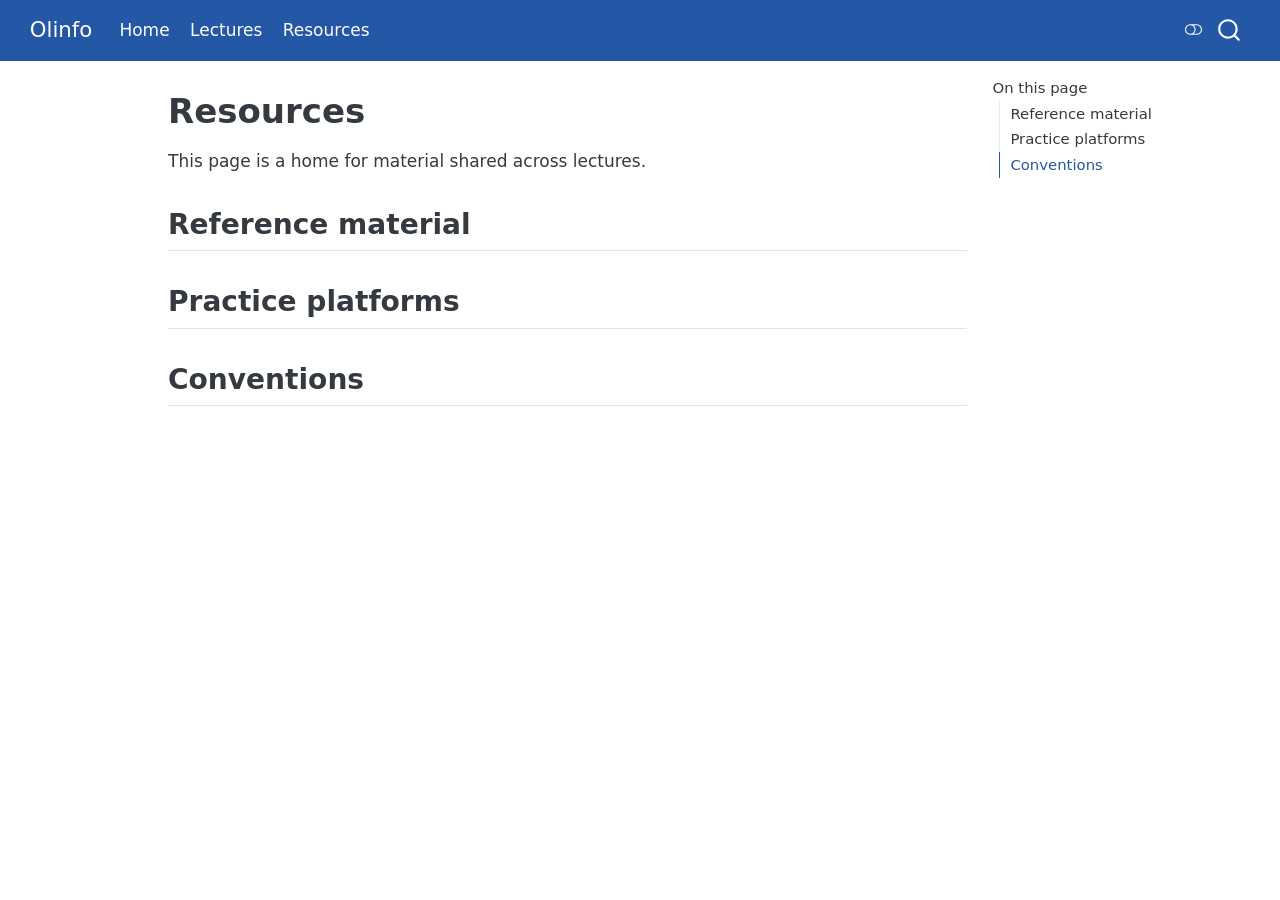
==== resources.html @ 52a6443e "Publish website from 469399d259c7e40e9136f8f3489c05aa2de136e3 469399d259c7e40e9136f8f3489c05aa2de136" ====
<!DOCTYPE html>
<html xmlns="http://www.w3.org/1999/xhtml" lang="en" xml:lang="en"><head>

<meta charset="utf-8">
<meta name="generator" content="quarto-1.10.18">

<meta name="viewport" content="width=device-width, initial-scale=1.0, user-scalable=yes">


<title>Resources – Olinfo</title>
<style>
/* Default styles provided by pandoc.
** See https://pandoc.org/MANUAL.html#variables-for-html for config info.
*/
span.smallcaps{font-variant: small-caps;}
div.columns{display: flex; gap: 1.5em;}
div.column{flex: auto;}
@media screen {
div.columns{gap: min(4vw, 1.5em);}
div.column{overflow-x: auto;}
}
div.hanging-indent{margin-left: 1.5em; text-indent: -1.5em;}
ul.task-list{list-style: none;}
ul.task-list li input[type="checkbox"] {
  width: 0.8em;
  margin: 0 0.8em 0.2em -1em; /* quarto-specific, see https://github.com/quarto-dev/quarto-cli/issues/4556 */ 
  vertical-align: middle;
}
</style>


<script src="site_libs/quarto-nav/quarto-nav.js"></script>
<script src="site_libs/quarto-nav/headroom.min.js"></script>
<script src="site_libs/clipboard/clipboard.min.js"></script>
<script src="site_libs/quarto-search/autocomplete.umd.js"></script>
<script src="site_libs/quarto-search/fuse.min.js"></script>
<script src="site_libs/quarto-search/quarto-search.js"></script>
<meta name="quarto:offset" content="./">
<script src="site_libs/quarto-html/quarto.js" type="module"></script>
<script src="site_libs/quarto-html/tabsets/tabsets.js" type="module"></script>
<script src="site_libs/quarto-html/popper.min.js"></script>
<script src="site_libs/quarto-html/tippy.umd.min.js"></script>
<script src="site_libs/quarto-html/anchor.min.js"></script>
<link href="site_libs/quarto-html/tippy.css" rel="stylesheet">
<link href="site_libs/quarto-html/quarto-syntax-highlighting-64a204ab8560d761af7679ceaba22944.css" rel="stylesheet" class="quarto-color-scheme" id="quarto-text-highlighting-styles">
<link href="site_libs/quarto-html/quarto-syntax-highlighting-dark-b85bc7c33db8c58e0ec93c3465666fed.css" rel="stylesheet" class="quarto-color-scheme quarto-color-alternate" id="quarto-text-highlighting-styles">
<link href="site_libs/quarto-html/quarto-syntax-highlighting-64a204ab8560d761af7679ceaba22944.css" rel="stylesheet" class="quarto-color-scheme-extra" id="quarto-text-highlighting-styles">
<script src="site_libs/bootstrap/bootstrap.min.js"></script>
<link href="site_libs/bootstrap/bootstrap-icons.css" rel="stylesheet">
<link href="site_libs/bootstrap/bootstrap-de71e81558e40f666603ac4d65ce9ca5.min.css" rel="stylesheet" append-hash="true" class="quarto-color-scheme" id="quarto-bootstrap" data-mode="light">
<link href="site_libs/bootstrap/bootstrap-dark-475bc61d731cbf8c5d90876e7aa11284.min.css" rel="stylesheet" append-hash="true" class="quarto-color-scheme quarto-color-alternate" id="quarto-bootstrap" data-mode="dark">
<link href="site_libs/bootstrap/bootstrap-de71e81558e40f666603ac4d65ce9ca5.min.css" rel="stylesheet" append-hash="true" class="quarto-color-scheme-extra" id="quarto-bootstrap" data-mode="light">
<script id="quarto-search-options" type="application/json">{
  "location": "navbar",
  "copy-button": false,
  "collapse-after": 3,
  "panel-placement": "end",
  "type": "overlay",
  "limit": 50,
  "keyboard-shortcut": [
    "f",
    "/",
    "s"
  ],
  "show-item-context": false,
  "language": {
    "search-no-results-text": "No results",
    "search-matching-documents-text": "matching documents",
    "search-copy-link-title": "Copy link to search",
    "search-hide-matches-text": "Hide additional matches",
    "search-more-match-text": "more match in this document",
    "search-more-matches-text": "more matches in this document",
    "search-clear-button-title": "Clear",
    "search-text-placeholder": "",
    "search-detached-cancel-button-title": "Cancel",
    "search-submit-button-title": "Submit",
    "search-label": "Search"
  }
}</script>
<style>html{ scroll-behavior: smooth; }</style>


</head>

<body class="nav-fixed quarto-light"><script id="quarto-html-before-body" type="application/javascript">
    const toggleBodyColorMode = (bsSheetEl) => {
      const mode = bsSheetEl.getAttribute("data-mode");
      const bodyEl = window.document.querySelector("body");
      if (mode === "dark") {
        bodyEl.classList.add("quarto-dark");
        bodyEl.classList.remove("quarto-light");
      } else {
        bodyEl.classList.add("quarto-light");
        bodyEl.classList.remove("quarto-dark");
      }
    }
    const toggleBodyColorPrimary = () => {
      const bsSheetEl = window.document.querySelector("link#quarto-bootstrap:not([rel=disabled-stylesheet])");
      if (bsSheetEl) {
        toggleBodyColorMode(bsSheetEl);
      }
    }
    const setColorSchemeToggle = (alternate) => {
      const toggles = window.document.querySelectorAll('.quarto-color-scheme-toggle');
      for (let i=0; i < toggles.length; i++) {
        const toggle = toggles[i];
        if (toggle) {
          if (alternate) {
            toggle.classList.add("alternate");
          } else {
            toggle.classList.remove("alternate");
          }
        }
      }
    };
    const toggleColorMode = (alternate) => {
      // Switch the stylesheets
      const primaryStylesheets = window.document.querySelectorAll('link.quarto-color-scheme:not(.quarto-color-alternate)');
      const alternateStylesheets = window.document.querySelectorAll('link.quarto-color-scheme.quarto-color-alternate');
      manageTransitions('#quarto-margin-sidebar .nav-link', false);
      if (alternate) {
        // note: dark is layered on light, we don't disable primary!
        enableStylesheet(alternateStylesheets);
        for (const sheetNode of alternateStylesheets) {
          if (sheetNode.id === "quarto-bootstrap") {
            toggleBodyColorMode(sheetNode);
          }
        }
      } else {
        disableStylesheet(alternateStylesheets);
        enableStylesheet(primaryStylesheets)
        toggleBodyColorPrimary();
      }
      manageTransitions('#quarto-margin-sidebar .nav-link', true);
      // Switch the toggles
      setColorSchemeToggle(alternate)
      // Hack to workaround the fact that safari doesn't
      // properly recolor the scrollbar when toggling (#1455)
      if (navigator.userAgent.indexOf('Safari') > 0 && navigator.userAgent.indexOf('Chrome') == -1) {
        manageTransitions("body", false);
        window.scrollTo(0, 1);
        setTimeout(() => {
          window.scrollTo(0, 0);
          manageTransitions("body", true);
        }, 40);
      }
    }
    const disableStylesheet = (stylesheets) => {
      for (let i=0; i < stylesheets.length; i++) {
        const stylesheet = stylesheets[i];
        stylesheet.rel = 'disabled-stylesheet';
      }
    }
    const enableStylesheet = (stylesheets) => {
      for (let i=0; i < stylesheets.length; i++) {
        const stylesheet = stylesheets[i];
        if(stylesheet.rel !== 'stylesheet') { // for Chrome, which will still FOUC without this check
          stylesheet.rel = 'stylesheet';
        }
      }
    }
    const manageTransitions = (selector, allowTransitions) => {
      const els = window.document.querySelectorAll(selector);
      for (let i=0; i < els.length; i++) {
        const el = els[i];
        if (allowTransitions) {
          el.classList.remove('notransition');
        } else {
          el.classList.add('notransition');
        }
      }
    }
    const isFileUrl = () => {
      return window.location.protocol === 'file:';
    }
    const hasAlternateSentinel = () => {
      let styleSentinel = getColorSchemeSentinel();
      if (styleSentinel !== null) {
        return styleSentinel === "alternate";
      } else {
        return false;
      }
    }
    const setStyleSentinel = (alternate) => {
      const value = alternate ? "alternate" : "default";
      if (!isFileUrl()) {
        window.localStorage.setItem("quarto-color-scheme", value);
      } else {
        localAlternateSentinel = value;
      }
    }
    const getColorSchemeSentinel = () => {
      if (!isFileUrl()) {
        const storageValue = window.localStorage.getItem("quarto-color-scheme");
        return storageValue != null ? storageValue : localAlternateSentinel;
      } else {
        return localAlternateSentinel;
      }
    }
    const toggleGiscusIfUsed = (isAlternate, darkModeDefault) => {
      const baseTheme = document.querySelector('#giscus-base-theme')?.value ?? 'light';
      const alternateTheme = document.querySelector('#giscus-alt-theme')?.value ?? 'dark';
      let newTheme = '';
      if(authorPrefersDark) {
        newTheme = isAlternate ? baseTheme : alternateTheme;
      } else {
        newTheme = isAlternate ? alternateTheme : baseTheme;
      }
      const changeGiscusTheme = () => {
        // From: https://github.com/giscus/giscus/issues/336
        const sendMessage = (message) => {
          const iframe = document.querySelector('iframe.giscus-frame');
          if (!iframe) return;
          iframe.contentWindow.postMessage({ giscus: message }, 'https://giscus.app');
        }
        sendMessage({
          setConfig: {
            theme: newTheme
          }
        });
      }
      const isGiscussLoaded = window.document.querySelector('iframe.giscus-frame') !== null;
      if (isGiscussLoaded) {
        changeGiscusTheme();
      }
    };
    const authorPrefersDark = false;
    const darkModeDefault = authorPrefersDark;
      document.querySelector('link#quarto-text-highlighting-styles.quarto-color-scheme-extra').rel = 'disabled-stylesheet';
      document.querySelector('link#quarto-bootstrap.quarto-color-scheme-extra').rel = 'disabled-stylesheet';
    let localAlternateSentinel = darkModeDefault ? 'alternate' : 'default';
    // Dark / light mode switch
    window.quartoToggleColorScheme = () => {
      // Read the current dark / light value
      let toAlternate = !hasAlternateSentinel();
      toggleColorMode(toAlternate);
      setStyleSentinel(toAlternate);
      toggleGiscusIfUsed(toAlternate, darkModeDefault);
      window.dispatchEvent(new Event('resize'));
    };
    // Switch to dark mode if need be
    if (hasAlternateSentinel()) {
      toggleColorMode(true);
    } else {
      toggleColorMode(false);
    }
  </script>

<div id="quarto-search-results"></div>
  <header id="quarto-header" class="headroom fixed-top">
    <nav class="navbar navbar-expand-lg " data-bs-theme="dark">
      <div class="navbar-container container-fluid">
      <div class="navbar-brand-container mx-auto">
    <a class="navbar-brand" href="./index.html">
    <span class="navbar-title">Olinfo</span>
    </a>
  </div>
            <div id="quarto-search" class="" title="Search"></div>
          <button class="navbar-toggler" type="button" data-bs-toggle="collapse" data-bs-target="#navbarCollapse" aria-controls="navbarCollapse" role="menu" aria-expanded="false" aria-label="Toggle navigation" onclick="if (window.quartoToggleHeadroom) { window.quartoToggleHeadroom(); }">
  <span class="navbar-toggler-icon"></span>
</button>
          <div class="collapse navbar-collapse" id="navbarCollapse">
            <ul class="navbar-nav navbar-nav-scroll me-auto">
  <li class="nav-item">
    <a class="nav-link" href="./index.html"> 
<span class="menu-text">Home</span></a>
  </li>  
  <li class="nav-item">
    <a class="nav-link" href="./lectures/index.html"> 
<span class="menu-text">Lectures</span></a>
  </li>  
  <li class="nav-item">
    <a class="nav-link active" href="./resources.html" aria-current="page"> 
<span class="menu-text">Resources</span></a>
  </li>  
</ul>
          </div> <!-- /navcollapse -->
            <div class="quarto-navbar-tools">
  <a href="" class="quarto-color-scheme-toggle quarto-navigation-tool  px-1" onclick="window.quartoToggleColorScheme(); return false;" title="Toggle dark mode"><i class="bi"></i></a>
</div>
      </div> <!-- /container-fluid -->
    </nav>
</header>
<!-- content -->
<div id="quarto-content" class="quarto-container page-columns page-rows-contents page-layout-article page-navbar">
<!-- sidebar -->
<!-- margin-sidebar -->
    <div id="quarto-margin-sidebar" class="sidebar margin-sidebar">
        <nav id="TOC" role="doc-toc" class="toc-active">
    <h2 id="toc-title">On this page</h2>
   
  <ul>
  <li><a href="#reference-material" id="toc-reference-material" class="nav-link active" data-scroll-target="#reference-material">Reference material</a></li>
  <li><a href="#practice-platforms" id="toc-practice-platforms" class="nav-link" data-scroll-target="#practice-platforms">Practice platforms</a></li>
  <li><a href="#conventions" id="toc-conventions" class="nav-link" data-scroll-target="#conventions">Conventions</a></li>
  </ul>
</nav>
    </div>
<!-- main -->
<main class="content" id="quarto-document-content">


<header id="title-block-header" class="quarto-title-block default">
<div class="quarto-title">
<h1 class="title">Resources</h1>
</div>



<div class="quarto-title-meta">

    
  
    
  </div>
  


</header>


<p>This page is a home for material shared across lectures.</p>
<section id="reference-material" class="level2">
<h2 class="anchored" data-anchor-id="reference-material">Reference material</h2>
<!-- Add links to language references, a complexity cheat sheet, and other reusable material. -->
</section>
<section id="practice-platforms" class="level2">
<h2 class="anchored" data-anchor-id="practice-platforms">Practice platforms</h2>
<!-- Add the platforms and problem collections used by the course. -->
</section>
<section id="conventions" class="level2">
<h2 class="anchored" data-anchor-id="conventions">Conventions</h2>
<!-- Record notation, code style, or submission conventions here. -->


</section>

</main> <!-- /main -->
<script id="quarto-html-after-body" type="application/javascript">
  window.document.addEventListener("DOMContentLoaded", function (event) {
    // Ensure there is a toggle, if there isn't float one in the top right
    if (window.document.querySelector('.quarto-color-scheme-toggle') === null) {
      const a = window.document.createElement('a');
      a.classList.add('top-right');
      a.classList.add('quarto-color-scheme-toggle');
      a.href = "";
      a.onclick = function() { try { window.quartoToggleColorScheme(); } catch {} return false; };
      const i = window.document.createElement("i");
      i.classList.add('bi');
      a.appendChild(i);
      window.document.body.appendChild(a);
    }
    setColorSchemeToggle(hasAlternateSentinel())
    const icon = "";
    const anchorJS = new window.AnchorJS();
    anchorJS.options = {
      placement: 'right',
      icon: icon
    };
    anchorJS.add('.anchored');
    const isCodeAnnotation = (el) => {
      for (const clz of el.classList) {
        if (clz.startsWith('code-annotation-')) {                     
          return true;
        }
      }
      return false;
    }
    const onCopySuccess = function(e) {
      // button target
      const button = e.trigger;
      // don't keep focus
      button.blur();
      // flash "checked"
      button.classList.add('code-copy-button-checked');
      var currentTitle = button.getAttribute("title");
      button.setAttribute("title", "Copied!");
      let tooltip;
      if (window.bootstrap) {
        button.setAttribute("data-bs-toggle", "tooltip");
        button.setAttribute("data-bs-placement", "left");
        button.setAttribute("data-bs-title", "Copied!");
        tooltip = new bootstrap.Tooltip(button, 
          { trigger: "manual", 
            customClass: "code-copy-button-tooltip",
            offset: [0, -8]});
        tooltip.show();    
      }
      setTimeout(function() {
        if (tooltip) {
          tooltip.hide();
          button.removeAttribute("data-bs-title");
          button.removeAttribute("data-bs-toggle");
          button.removeAttribute("data-bs-placement");
        }
        button.setAttribute("title", currentTitle);
        button.classList.remove('code-copy-button-checked');
      }, 1000);
      // clear code selection
      e.clearSelection();
    }
    const getTextToCopy = function(trigger) {
      const outerScaffold = trigger.parentElement.cloneNode(true);
      const codeEl = outerScaffold.querySelector('code');
      for (const childEl of codeEl.children) {
        if (isCodeAnnotation(childEl)) {
          childEl.remove();
        }
      }
      return codeEl.innerText;
    }
    const clipboard = new window.ClipboardJS('.code-copy-button:not([data-in-quarto-modal])', {
      text: getTextToCopy
    });
    clipboard.on('success', onCopySuccess);
    if (window.document.getElementById('quarto-embedded-source-code-modal')) {
      const clipboardModal = new window.ClipboardJS('.code-copy-button[data-in-quarto-modal]', {
        text: getTextToCopy,
        container: window.document.getElementById('quarto-embedded-source-code-modal')
      });
      clipboardModal.on('success', onCopySuccess);
    }
      var localhostRegex = new RegExp(/^(?:http|https):\/\/localhost\:?[0-9]*\//);
      var mailtoRegex = new RegExp(/^mailto:/);
        var filterRegex = new RegExp('/' + window.location.host + '/');
      var isInternal = (href) => {
          return filterRegex.test(href) || localhostRegex.test(href) || mailtoRegex.test(href);
      }
      // Inspect non-navigation links and adorn them if external
     var links = window.document.querySelectorAll('a[href]:not(.nav-link):not(.navbar-brand):not(.toc-action):not(.sidebar-link):not(.sidebar-item-toggle):not(.pagination-link):not(.no-external):not([aria-hidden]):not(.dropdown-item):not(.quarto-navigation-tool):not(.about-link)');
      for (var i=0; i<links.length; i++) {
        const link = links[i];
        if (!isInternal(link.href)) {
          // undo the damage that might have been done by quarto-nav.js in the case of
          // links that we want to consider external
          if (link.dataset.originalHref !== undefined) {
            link.href = link.dataset.originalHref;
          }
            // target, if specified
            link.setAttribute("target", "_blank");
            if (link.getAttribute("rel") === null) {
              link.setAttribute("rel", "noopener");
            }
        }
      }
    function tippyHover(el, contentFn, onTriggerFn, onUntriggerFn) {
      const config = {
        allowHTML: true,
        maxWidth: 500,
        delay: 100,
        arrow: false,
        appendTo: function(el) {
            return el.parentElement;
        },
        interactive: true,
        interactiveBorder: 10,
        theme: 'quarto',
        placement: 'bottom-start',
      };
      if (contentFn) {
        config.content = contentFn;
      }
      if (onTriggerFn) {
        config.onTrigger = onTriggerFn;
      }
      if (onUntriggerFn) {
        config.onUntrigger = onUntriggerFn;
      }
      window.tippy(el, config); 
    }
    const noterefs = window.document.querySelectorAll('a[role="doc-noteref"]');
    for (var i=0; i<noterefs.length; i++) {
      const ref = noterefs[i];
      tippyHover(ref, function() {
        // use id or data attribute instead here
        let href = ref.getAttribute('data-footnote-href') || ref.getAttribute('href');
        try { href = new URL(href).hash; } catch {}
        const id = href.replace(/^#\/?/, "");
        const note = window.document.getElementById(id);
        if (note) {
          return note.innerHTML;
        } else {
          return "";
        }
      });
    }
    const xrefs = window.document.querySelectorAll('a.quarto-xref');
    const processXRef = (id, note) => {
      // Strip column container classes
      const stripColumnClz = (el) => {
        el.classList.remove("page-full", "page-columns");
        if (el.children) {
          for (const child of el.children) {
            stripColumnClz(child);
          }
        }
      }
      stripColumnClz(note)
      if (id === null || id.startsWith('sec-')) {
        // Special case sections, only their first couple elements
        const container = document.createElement("div");
        if (note.children && note.children.length > 2) {
          container.appendChild(note.children[0].cloneNode(true));
          for (let i = 1; i < note.children.length; i++) {
            const child = note.children[i];
            if (child.tagName === "P" && child.innerText === "") {
              continue;
            } else {
              container.appendChild(child.cloneNode(true));
              break;
            }
          }
          if (window.Quarto?.typesetMath) {
            window.Quarto.typesetMath(container);
          }
          return container.innerHTML
        } else {
          if (window.Quarto?.typesetMath) {
            window.Quarto.typesetMath(note);
          }
          return note.innerHTML;
        }
      } else {
        // Remove any anchor links if they are present
        const anchorLink = note.querySelector('a.anchorjs-link');
        if (anchorLink) {
          anchorLink.remove();
        }
        if (window.Quarto?.typesetMath) {
          window.Quarto.typesetMath(note);
        }
        if (note.classList.contains("callout")) {
          return note.outerHTML;
        } else {
          return note.innerHTML;
        }
      }
    }
    for (var i=0; i<xrefs.length; i++) {
      const xref = xrefs[i];
      tippyHover(xref, undefined, function(instance) {
        instance.disable();
        let url = xref.getAttribute('href');
        let hash = undefined; 
        if (url.startsWith('#')) {
          hash = url;
        } else {
          try { hash = new URL(url).hash; } catch {}
        }
        if (hash) {
          const id = hash.replace(/^#\/?/, "");
          const note = window.document.getElementById(id);
          if (note !== null) {
            try {
              const html = processXRef(id, note.cloneNode(true));
              instance.setContent(html);
            } finally {
              instance.enable();
              instance.show();
            }
          } else {
            // See if we can fetch this
            fetch(url.split('#')[0])
            .then(res => res.text())
            .then(html => {
              const parser = new DOMParser();
              const htmlDoc = parser.parseFromString(html, "text/html");
              const note = htmlDoc.getElementById(id);
              if (note !== null) {
                const html = processXRef(id, note);
                instance.setContent(html);
              } 
            }).finally(() => {
              instance.enable();
              instance.show();
            });
          }
        } else {
          // See if we can fetch a full url (with no hash to target)
          // This is a special case and we should probably do some content thinning / targeting
          fetch(url)
          .then(res => res.text())
          .then(html => {
            const parser = new DOMParser();
            const htmlDoc = parser.parseFromString(html, "text/html");
            const note = htmlDoc.querySelector('main.content');
            if (note !== null) {
              // This should only happen for chapter cross references
              // (since there is no id in the URL)
              // remove the first header
              if (note.children.length > 0 && note.children[0].tagName === "HEADER") {
                note.children[0].remove();
              }
              const html = processXRef(null, note);
              instance.setContent(html);
            } 
          }).finally(() => {
            instance.enable();
            instance.show();
          });
        }
      }, function(instance) {
      });
    }
        let selectedAnnoteEl;
        const selectorForAnnotation = ( cell, annotation) => {
          let cellAttr = 'data-code-cell="' + cell + '"';
          let lineAttr = 'data-code-annotation="' +  annotation + '"';
          const selector = 'span[' + cellAttr + '][' + lineAttr + ']';
          return selector;
        }
        const selectCodeLines = (annoteEl) => {
          const doc = window.document;
          const targetCell = annoteEl.getAttribute("data-target-cell");
          const targetAnnotation = annoteEl.getAttribute("data-target-annotation");
          const annoteSpan = window.document.querySelector(selectorForAnnotation(targetCell, targetAnnotation));
          const lines = annoteSpan.getAttribute("data-code-lines").split(",");
          const lineIds = lines.map((line) => {
            return targetCell + "-" + line;
          })
          let top = null;
          let height = null;
          let parent = null;
          if (lineIds.length > 0) {
              //compute the position of the single el (top and bottom and make a div)
              const el = window.document.getElementById(lineIds[0]);
              top = el.offsetTop;
              height = el.offsetHeight;
              parent = el.parentElement.parentElement;
            if (lineIds.length > 1) {
              const lastEl = window.document.getElementById(lineIds[lineIds.length - 1]);
              const bottom = lastEl.offsetTop + lastEl.offsetHeight;
              height = bottom - top;
            }
            if (top !== null && height !== null && parent !== null) {
              // cook up a div (if necessary) and position it 
              let div = window.document.getElementById("code-annotation-line-highlight");
              if (div === null) {
                div = window.document.createElement("div");
                div.setAttribute("id", "code-annotation-line-highlight");
                div.style.position = 'absolute';
                parent.appendChild(div);
              }
              div.style.top = top - 2 + "px";
              div.style.height = height + 4 + "px";
              div.style.left = 0;
              let gutterDiv = window.document.getElementById("code-annotation-line-highlight-gutter");
              if (gutterDiv === null) {
                gutterDiv = window.document.createElement("div");
                gutterDiv.setAttribute("id", "code-annotation-line-highlight-gutter");
                gutterDiv.style.position = 'absolute';
                const codeCell = window.document.getElementById(targetCell);
                const gutter = codeCell.querySelector('.code-annotation-gutter');
                gutter.appendChild(gutterDiv);
              }
              gutterDiv.style.top = top - 2 + "px";
              gutterDiv.style.height = height + 4 + "px";
            }
            selectedAnnoteEl = annoteEl;
          }
        };
        const unselectCodeLines = () => {
          const elementsIds = ["code-annotation-line-highlight", "code-annotation-line-highlight-gutter"];
          elementsIds.forEach((elId) => {
            const div = window.document.getElementById(elId);
            if (div) {
              div.remove();
            }
          });
          selectedAnnoteEl = undefined;
        };
          // Handle positioning of the toggle
      window.addEventListener(
        "resize",
        throttle(() => {
          elRect = undefined;
          if (selectedAnnoteEl) {
            selectCodeLines(selectedAnnoteEl);
          }
        }, 10)
      );
      function throttle(fn, ms) {
      let throttle = false;
      let timer;
        return (...args) => {
          if(!throttle) { // first call gets through
              fn.apply(this, args);
              throttle = true;
          } else { // all the others get throttled
              if(timer) clearTimeout(timer); // cancel #2
              timer = setTimeout(() => {
                fn.apply(this, args);
                timer = throttle = false;
              }, ms);
          }
        };
      }
        // Attach click handler to the DT
        const annoteDls = window.document.querySelectorAll('dt[data-target-cell]');
        for (const annoteDlNode of annoteDls) {
          annoteDlNode.addEventListener('click', (event) => {
            const clickedEl = event.target;
            if (clickedEl !== selectedAnnoteEl) {
              unselectCodeLines();
              const activeEl = window.document.querySelector('dt[data-target-cell].code-annotation-active');
              if (activeEl) {
                activeEl.classList.remove('code-annotation-active');
              }
              selectCodeLines(clickedEl);
              clickedEl.classList.add('code-annotation-active');
            } else {
              // Unselect the line
              unselectCodeLines();
              clickedEl.classList.remove('code-annotation-active');
            }
          });
        }
    const findCites = (el) => {
      const parentEl = el.parentElement;
      if (parentEl) {
        const cites = parentEl.dataset.cites;
        if (cites) {
          return {
            el,
            cites: cites.split(' ')
          };
        } else {
          return findCites(el.parentElement)
        }
      } else {
        return undefined;
      }
    };
    var bibliorefs = window.document.querySelectorAll('a[role="doc-biblioref"]');
    for (var i=0; i<bibliorefs.length; i++) {
      const ref = bibliorefs[i];
      const citeInfo = findCites(ref);
      if (citeInfo) {
        tippyHover(citeInfo.el, function() {
          var popup = window.document.createElement('div');
          citeInfo.cites.forEach(function(cite) {
            var citeDiv = window.document.createElement('div');
            citeDiv.classList.add('hanging-indent');
            citeDiv.classList.add('csl-entry');
            var biblioDiv = window.document.getElementById('ref-' + cite);
            if (biblioDiv) {
              citeDiv.innerHTML = biblioDiv.innerHTML;
            }
            popup.appendChild(citeDiv);
          });
          return popup.innerHTML;
        });
      }
    }
  });
  </script>
</div> <!-- /content -->




<script src="site_libs/quarto-html/zenscroll-min.js"></script>
</body></html>
---- site_libs/quarto-html/tippy.css ----
.tippy-box[data-animation=fade][data-state=hidden]{opacity:0}[data-tippy-root]{max-width:calc(100vw - 10px)}.tippy-box{position:relative;background-color:#333;color:#fff;border-radius:4px;font-size:14px;line-height:1.4;white-space:normal;outline:0;transition-property:transform,visibility,opacity}.tippy-box[data-placement^=top]>.tippy-arrow{bottom:0}.tippy-box[data-placement^=top]>.tippy-arrow:before{bottom:-7px;left:0;border-width:8px 8px 0;border-top-color:initial;transform-origin:center top}.tippy-box[data-placement^=bottom]>.tippy-arrow{top:0}.tippy-box[data-placement^=bottom]>.tippy-arrow:before{top:-7px;left:0;border-width:0 8px 8px;border-bottom-color:initial;transform-origin:center bottom}.tippy-box[data-placement^=left]>.tippy-arrow{right:0}.tippy-box[data-placement^=left]>.tippy-arrow:before{border-width:8px 0 8px 8px;border-left-color:initial;right:-7px;transform-origin:center left}.tippy-box[data-placement^=right]>.tippy-arrow{left:0}.tippy-box[data-placement^=right]>.tippy-arrow:before{left:-7px;border-width:8px 8px 8px 0;border-right-color:initial;transform-origin:center right}.tippy-box[data-inertia][data-state=visible]{transition-timing-function:cubic-bezier(.54,1.5,.38,1.11)}.tippy-arrow{width:16px;height:16px;color:#333}.tippy-arrow:before{content:"";position:absolute;border-color:transparent;border-style:solid}.tippy-content{position:relative;padding:5px 9px;z-index:1}
---- site_libs/quarto-html/quarto-syntax-highlighting-64a204ab8560d761af7679ceaba22944.css ----
/* quarto syntax highlight colors */
:root {
  --quarto-hl-ot-color: #003B4F;
  --quarto-hl-at-color: #657422;
  --quarto-hl-ss-color: #20794D;
  --quarto-hl-an-color: #5E5E5E;
  --quarto-hl-fu-color: #4758AB;
  --quarto-hl-st-color: #20794D;
  --quarto-hl-cf-color: #003B4F;
  --quarto-hl-op-color: #5E5E5E;
  --quarto-hl-er-color: #AD0000;
  --quarto-hl-bn-color: #AD0000;
  --quarto-hl-al-color: #AD0000;
  --quarto-hl-va-color: #111111;
  --quarto-hl-bu-color: inherit;
  --quarto-hl-ex-color: inherit;
  --quarto-hl-pp-color: #AD0000;
  --quarto-hl-in-color: #5E5E5E;
  --quarto-hl-vs-color: #20794D;
  --quarto-hl-wa-color: #5E5E5E;
  --quarto-hl-do-color: #5E5E5E;
  --quarto-hl-im-color: #00769E;
  --quarto-hl-ch-color: #20794D;
  --quarto-hl-dt-color: #AD0000;
  --quarto-hl-fl-color: #AD0000;
  --quarto-hl-co-color: #5E5E5E;
  --quarto-hl-cv-color: #5E5E5E;
  --quarto-hl-cn-color: #8f5902;
  --quarto-hl-sc-color: #5E5E5E;
  --quarto-hl-dv-color: #AD0000;
  --quarto-hl-kw-color: #003B4F;
}

/* other quarto variables */
:root {
  --quarto-font-monospace: SFMono-Regular, Menlo, Monaco, Consolas, "Liberation Mono", "Courier New", monospace;
}

/* syntax highlight based on Pandoc's rules */
pre > code.sourceCode > span {
  color: #003B4F;
}

code.sourceCode > span {
  color: #003B4F;
}

div.sourceCode,
div.sourceCode pre.sourceCode {
  color: #003B4F;
}

/* Normal */
code span {
  color: #003B4F;
}

/* Alert */
code span.al {
  color: #AD0000;
  font-style: inherit;
}

/* Annotation */
code span.an {
  color: #5E5E5E;
  font-style: inherit;
}

/* Attribute */
code span.at {
  color: #657422;
  font-style: inherit;
}

/* BaseN */
code span.bn {
  color: #AD0000;
  font-style: inherit;
}

/* BuiltIn */
code span.bu {
  font-style: inherit;
}

/* ControlFlow */
code span.cf {
  color: #003B4F;
  font-weight: bold;
  font-style: inherit;
}

/* Char */
code span.ch {
  color: #20794D;
  font-style: inherit;
}

/* Constant */
code span.cn {
  color: #8f5902;
  font-style: inherit;
}

/* Comment */
code span.co {
  color: #5E5E5E;
  font-style: inherit;
}

/* CommentVar */
code span.cv {
  color: #5E5E5E;
  font-style: italic;
}

/* Documentation */
code span.do {
  color: #5E5E5E;
  font-style: italic;
}

/* DataType */
code span.dt {
  color: #AD0000;
  font-style: inherit;
}

/* DecVal */
code span.dv {
  color: #AD0000;
  font-style: inherit;
}

/* Error */
code span.er {
  color: #AD0000;
  font-style: inherit;
}

/* Extension */
code span.ex {
  font-style: inherit;
}

/* Float */
code span.fl {
  color: #AD0000;
  font-style: inherit;
}

/* Function */
code span.fu {
  color: #4758AB;
  font-style: inherit;
}

/* Import */
code span.im {
  color: #00769E;
  font-style: inherit;
}

/* Information */
code span.in {
  color: #5E5E5E;
  font-style: inherit;
}

/* Keyword */
code span.kw {
  color: #003B4F;
  font-weight: bold;
  font-style: inherit;
}

/* Operator */
code span.op {
  color: #5E5E5E;
  font-style: inherit;
}

/* Other */
code span.ot {
  color: #003B4F;
  font-style: inherit;
}

/* Preprocessor */
code span.pp {
  color: #AD0000;
  font-style: inherit;
}

/* SpecialChar */
code span.sc {
  color: #5E5E5E;
  font-style: inherit;
}

/* SpecialString */
code span.ss {
  color: #20794D;
  font-style: inherit;
}

/* String */
code span.st {
  color: #20794D;
  font-style: inherit;
}

/* Variable */
code span.va {
  color: #111111;
  font-style: inherit;
}

/* VerbatimString */
code span.vs {
  color: #20794D;
  font-style: inherit;
}

/* Warning */
code span.wa {
  color: #5E5E5E;
  font-style: italic;
}

.prevent-inlining {
  content: "</";
}

/*# sourceMappingURL=9d8d5bb603a83b8298b89080a598c93b.css.map */
---- site_libs/quarto-html/quarto-syntax-highlighting-dark-b85bc7c33db8c58e0ec93c3465666fed.css ----
/* quarto syntax highlight colors */
:root {
  --quarto-hl-al-color: #f07178;
  --quarto-hl-an-color: #d4d0ab;
  --quarto-hl-at-color: #00e0e0;
  --quarto-hl-bn-color: #d4d0ab;
  --quarto-hl-bu-color: #abe338;
  --quarto-hl-ch-color: #abe338;
  --quarto-hl-co-color: #f8f8f2;
  --quarto-hl-cv-color: #ffd700;
  --quarto-hl-cn-color: #ffd700;
  --quarto-hl-cf-color: #ffa07a;
  --quarto-hl-dt-color: #ffa07a;
  --quarto-hl-dv-color: #d4d0ab;
  --quarto-hl-do-color: #f8f8f2;
  --quarto-hl-er-color: #f07178;
  --quarto-hl-ex-color: #00e0e0;
  --quarto-hl-fl-color: #d4d0ab;
  --quarto-hl-fu-color: #ffa07a;
  --quarto-hl-im-color: #abe338;
  --quarto-hl-in-color: #d4d0ab;
  --quarto-hl-kw-color: #ffa07a;
  --quarto-hl-op-color: #ffa07a;
  --quarto-hl-ot-color: #00e0e0;
  --quarto-hl-pp-color: #dcc6e0;
  --quarto-hl-re-color: #00e0e0;
  --quarto-hl-sc-color: #abe338;
  --quarto-hl-ss-color: #abe338;
  --quarto-hl-st-color: #abe338;
  --quarto-hl-va-color: #00e0e0;
  --quarto-hl-vs-color: #abe338;
  --quarto-hl-wa-color: #dcc6e0;
}

/* other quarto variables */
:root {
  --quarto-font-monospace: SFMono-Regular, Menlo, Monaco, Consolas, "Liberation Mono", "Courier New", monospace;
}

/* syntax highlight based on Pandoc's rules */
pre > code.sourceCode > span {
  color: #f8f8f2;
}

code.sourceCode > span {
  color: #f8f8f2;
}

div.sourceCode,
div.sourceCode pre.sourceCode {
  color: #f8f8f2;
}

/* Normal */
code span {
  color: #f8f8f2;
}

/* Alert */
code span.al {
  color: #f07178;
}

/* Annotation */
code span.an {
  color: #d4d0ab;
}

/* Attribute */
code span.at {
  color: #00e0e0;
}

/* BaseN */
code span.bn {
  color: #d4d0ab;
}

/* BuiltIn */
code span.bu {
  color: #abe338;
}

/* ControlFlow */
code span.cf {
  font-weight: bold;
  color: #ffa07a;
}

/* Char */
code span.ch {
  color: #abe338;
}

/* Constant */
code span.cn {
  color: #ffd700;
}

/* Comment */
code span.co {
  font-style: italic;
  color: #f8f8f2;
}

/* CommentVar */
code span.cv {
  color: #ffd700;
}

/* Documentation */
code span.do {
  color: #f8f8f2;
}

/* DataType */
code span.dt {
  color: #ffa07a;
}

/* DecVal */
code span.dv {
  color: #d4d0ab;
}

/* Error */
code span.er {
  color: #f07178;
  text-decoration: underline;
}

/* Extension */
code span.ex {
  font-weight: bold;
  color: #00e0e0;
}

/* Float */
code span.fl {
  color: #d4d0ab;
}

/* Function */
code span.fu {
  color: #ffa07a;
}

/* Import */
code span.im {
  color: #abe338;
}

/* Information */
code span.in {
  color: #d4d0ab;
}

/* Keyword */
code span.kw {
  font-weight: bold;
  color: #ffa07a;
}

/* Operator */
code span.op {
  color: #ffa07a;
}

/* Other */
code span.ot {
  color: #00e0e0;
}

/* Preprocessor */
code span.pp {
  color: #dcc6e0;
}

/* RegionMarker */
code span.re {
  background-color: #f8f8f2;
  color: #00e0e0;
}

/* SpecialChar */
code span.sc {
  color: #abe338;
}

/* SpecialString */
code span.ss {
  color: #abe338;
}

/* String */
code span.st {
  color: #abe338;
}

/* Variable */
code span.va {
  color: #00e0e0;
}

/* VerbatimString */
code span.vs {
  color: #abe338;
}

/* Warning */
code span.wa {
  color: #dcc6e0;
}

.prevent-inlining {
  content: "</";
}

/*# sourceMappingURL=4ed8f1090dec6531da29ab00902aa718.css.map */
---- site_libs/quarto-html/quarto-syntax-highlighting-64a204ab8560d761af7679ceaba22944.css ----
/* quarto syntax highlight colors */
:root {
  --quarto-hl-ot-color: #003B4F;
  --quarto-hl-at-color: #657422;
  --quarto-hl-ss-color: #20794D;
  --quarto-hl-an-color: #5E5E5E;
  --quarto-hl-fu-color: #4758AB;
  --quarto-hl-st-color: #20794D;
  --quarto-hl-cf-color: #003B4F;
  --quarto-hl-op-color: #5E5E5E;
  --quarto-hl-er-color: #AD0000;
  --quarto-hl-bn-color: #AD0000;
  --quarto-hl-al-color: #AD0000;
  --quarto-hl-va-color: #111111;
  --quarto-hl-bu-color: inherit;
  --quarto-hl-ex-color: inherit;
  --quarto-hl-pp-color: #AD0000;
  --quarto-hl-in-color: #5E5E5E;
  --quarto-hl-vs-color: #20794D;
  --quarto-hl-wa-color: #5E5E5E;
  --quarto-hl-do-color: #5E5E5E;
  --quarto-hl-im-color: #00769E;
  --quarto-hl-ch-color: #20794D;
  --quarto-hl-dt-color: #AD0000;
  --quarto-hl-fl-color: #AD0000;
  --quarto-hl-co-color: #5E5E5E;
  --quarto-hl-cv-color: #5E5E5E;
  --quarto-hl-cn-color: #8f5902;
  --quarto-hl-sc-color: #5E5E5E;
  --quarto-hl-dv-color: #AD0000;
  --quarto-hl-kw-color: #003B4F;
}

/* other quarto variables */
:root {
  --quarto-font-monospace: SFMono-Regular, Menlo, Monaco, Consolas, "Liberation Mono", "Courier New", monospace;
}

/* syntax highlight based on Pandoc's rules */
pre > code.sourceCode > span {
  color: #003B4F;
}

code.sourceCode > span {
  color: #003B4F;
}

div.sourceCode,
div.sourceCode pre.sourceCode {
  color: #003B4F;
}

/* Normal */
code span {
  color: #003B4F;
}

/* Alert */
code span.al {
  color: #AD0000;
  font-style: inherit;
}

/* Annotation */
code span.an {
  color: #5E5E5E;
  font-style: inherit;
}

/* Attribute */
code span.at {
  color: #657422;
  font-style: inherit;
}

/* BaseN */
code span.bn {
  color: #AD0000;
  font-style: inherit;
}

/* BuiltIn */
code span.bu {
  font-style: inherit;
}

/* ControlFlow */
code span.cf {
  color: #003B4F;
  font-weight: bold;
  font-style: inherit;
}

/* Char */
code span.ch {
  color: #20794D;
  font-style: inherit;
}

/* Constant */
code span.cn {
  color: #8f5902;
  font-style: inherit;
}

/* Comment */
code span.co {
  color: #5E5E5E;
  font-style: inherit;
}

/* CommentVar */
code span.cv {
  color: #5E5E5E;
  font-style: italic;
}

/* Documentation */
code span.do {
  color: #5E5E5E;
  font-style: italic;
}

/* DataType */
code span.dt {
  color: #AD0000;
  font-style: inherit;
}

/* DecVal */
code span.dv {
  color: #AD0000;
  font-style: inherit;
}

/* Error */
code span.er {
  color: #AD0000;
  font-style: inherit;
}

/* Extension */
code span.ex {
  font-style: inherit;
}

/* Float */
code span.fl {
  color: #AD0000;
  font-style: inherit;
}

/* Function */
code span.fu {
  color: #4758AB;
  font-style: inherit;
}

/* Import */
code span.im {
  color: #00769E;
  font-style: inherit;
}

/* Information */
code span.in {
  color: #5E5E5E;
  font-style: inherit;
}

/* Keyword */
code span.kw {
  color: #003B4F;
  font-weight: bold;
  font-style: inherit;
}

/* Operator */
code span.op {
  color: #5E5E5E;
  font-style: inherit;
}

/* Other */
code span.ot {
  color: #003B4F;
  font-style: inherit;
}

/* Preprocessor */
code span.pp {
  color: #AD0000;
  font-style: inherit;
}

/* SpecialChar */
code span.sc {
  color: #5E5E5E;
  font-style: inherit;
}

/* SpecialString */
code span.ss {
  color: #20794D;
  font-style: inherit;
}

/* String */
code span.st {
  color: #20794D;
  font-style: inherit;
}

/* Variable */
code span.va {
  color: #111111;
  font-style: inherit;
}

/* VerbatimString */
code span.vs {
  color: #20794D;
  font-style: inherit;
}

/* Warning */
code span.wa {
  color: #5E5E5E;
  font-style: italic;
}

.prevent-inlining {
  content: "</";
}

/*# sourceMappingURL=9d8d5bb603a83b8298b89080a598c93b.css.map */
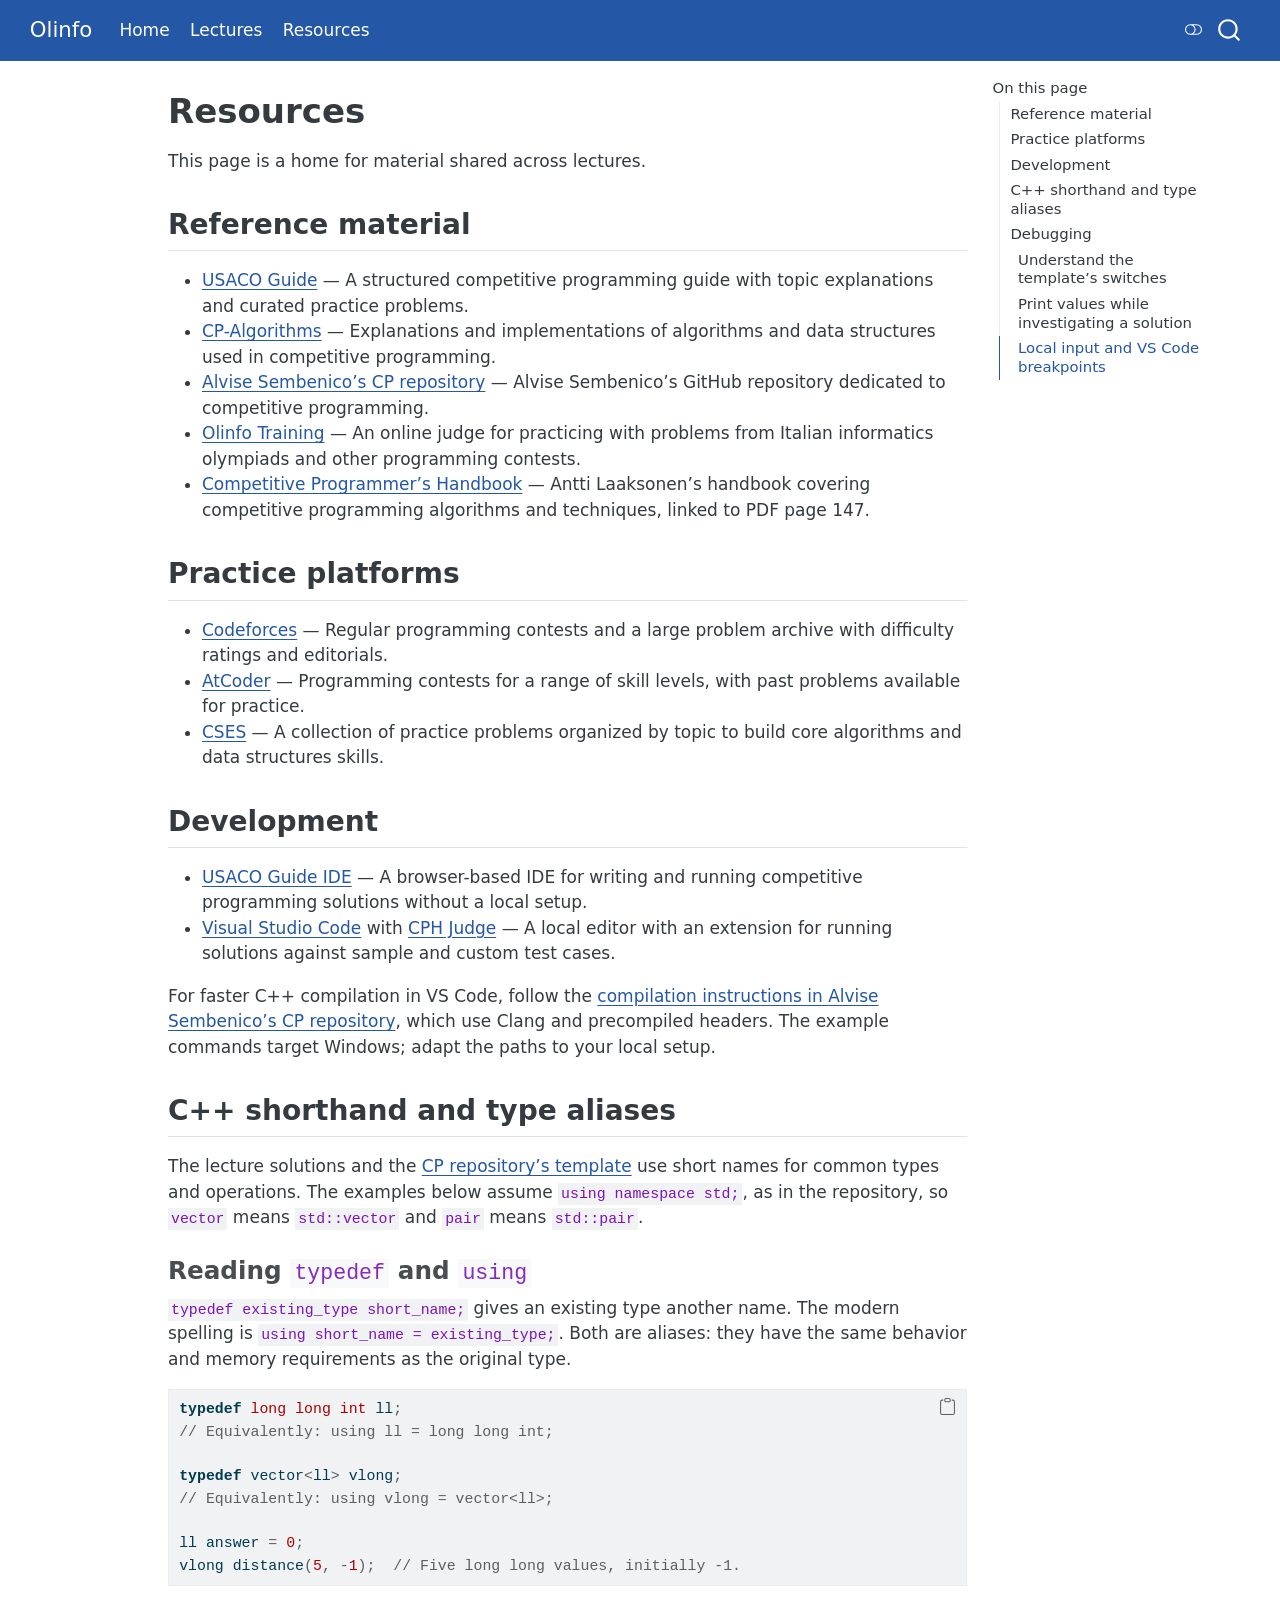
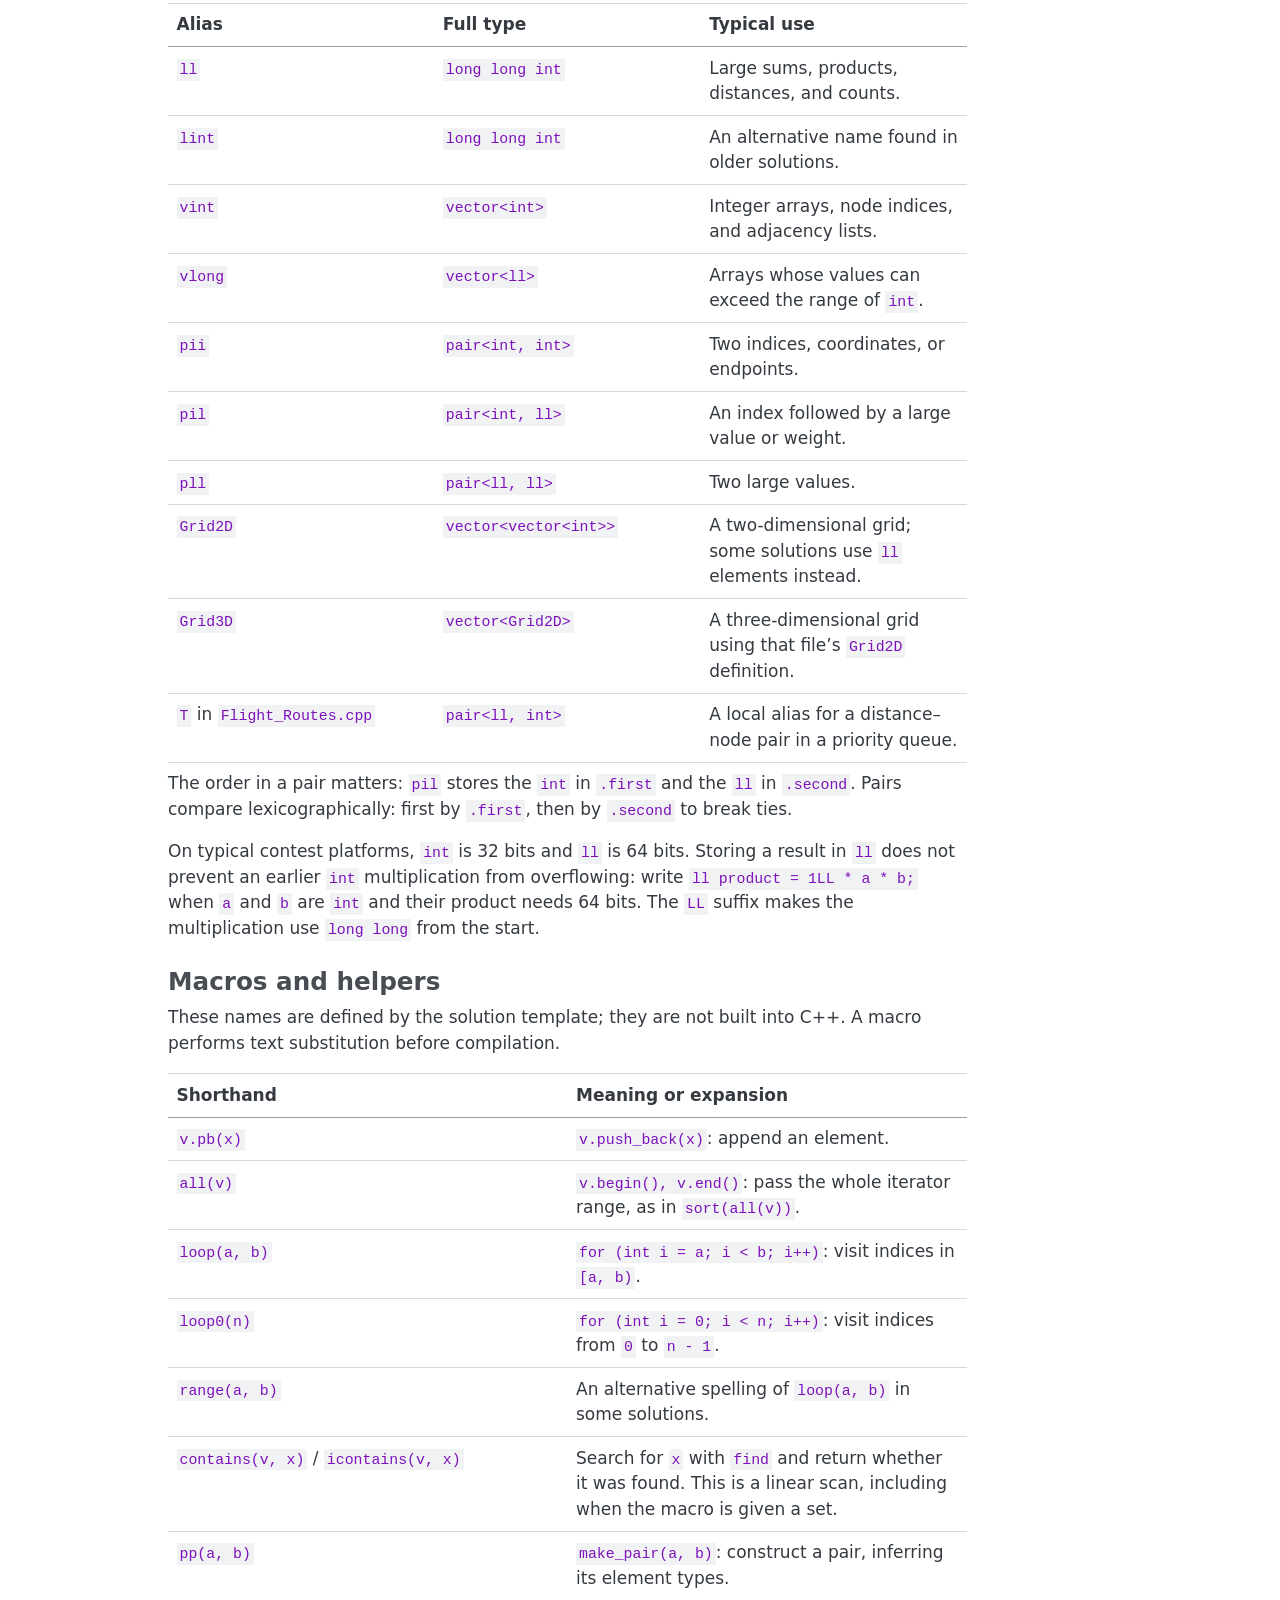
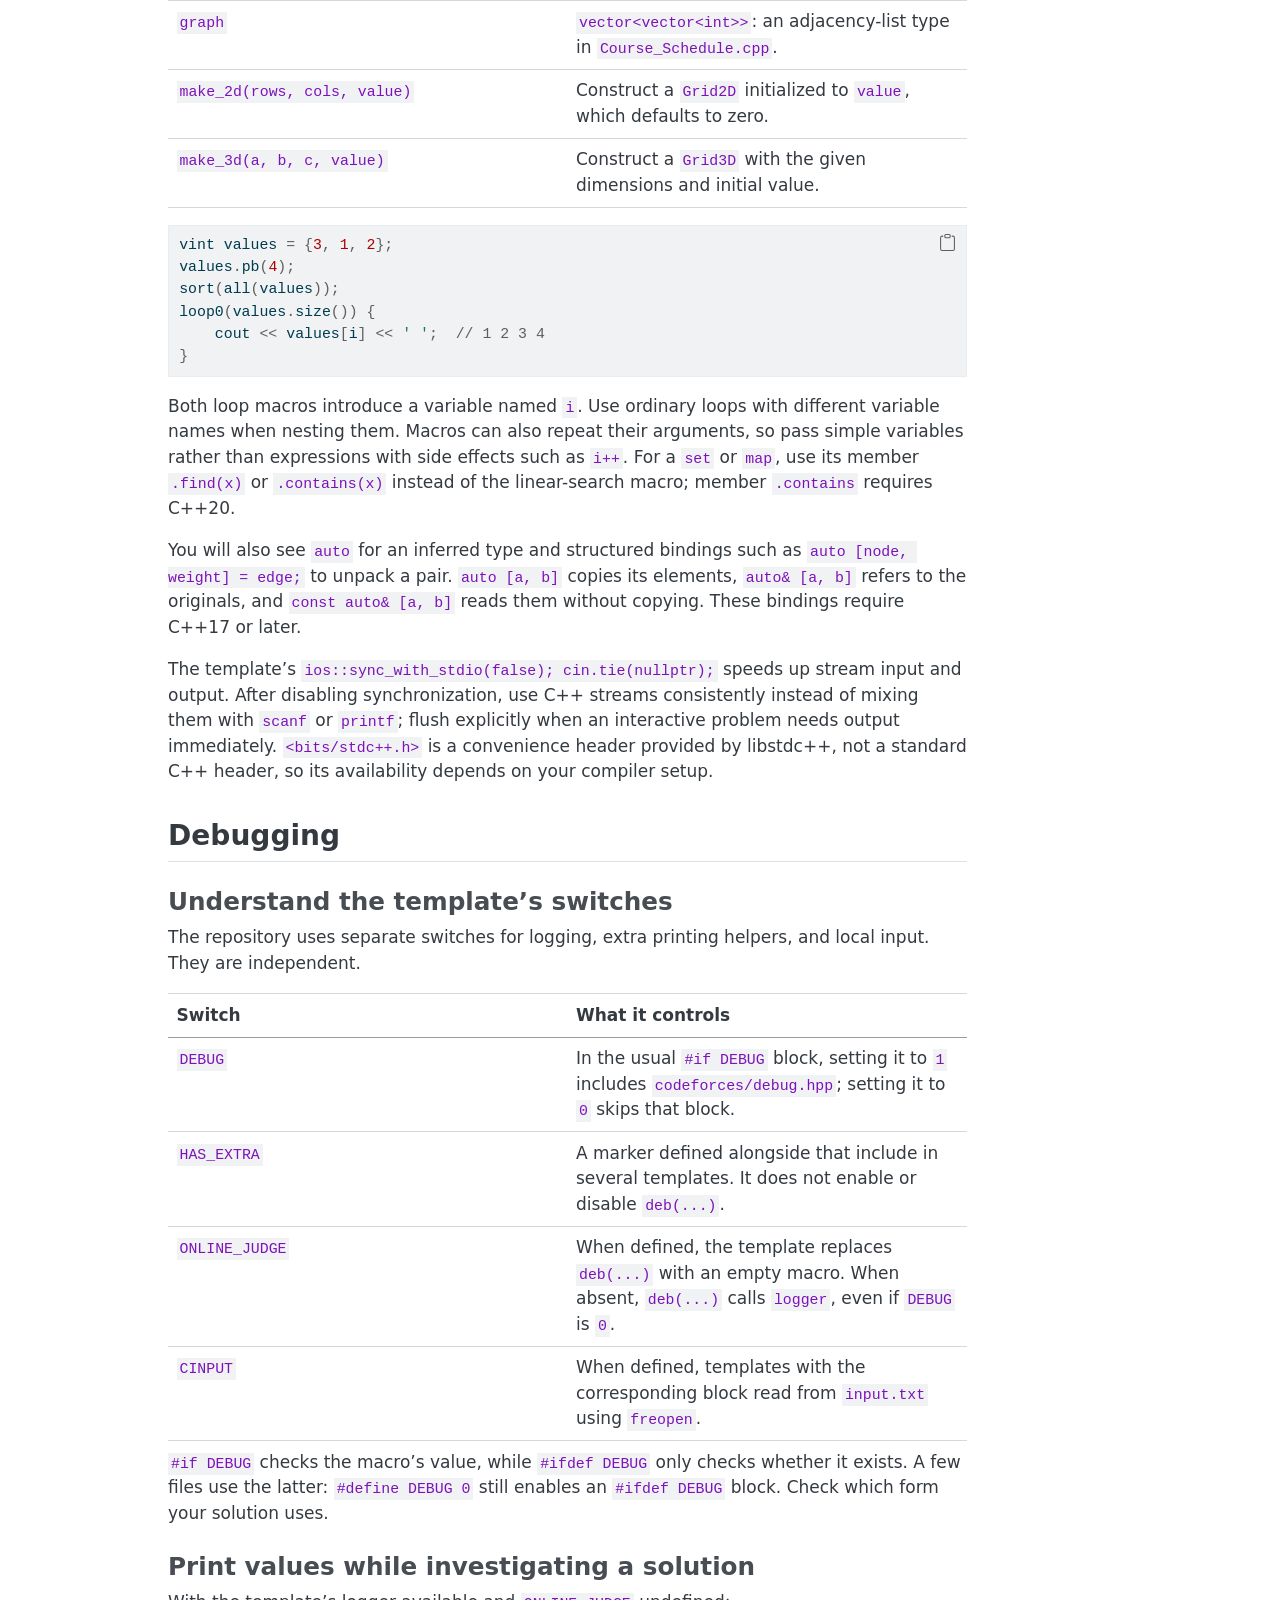
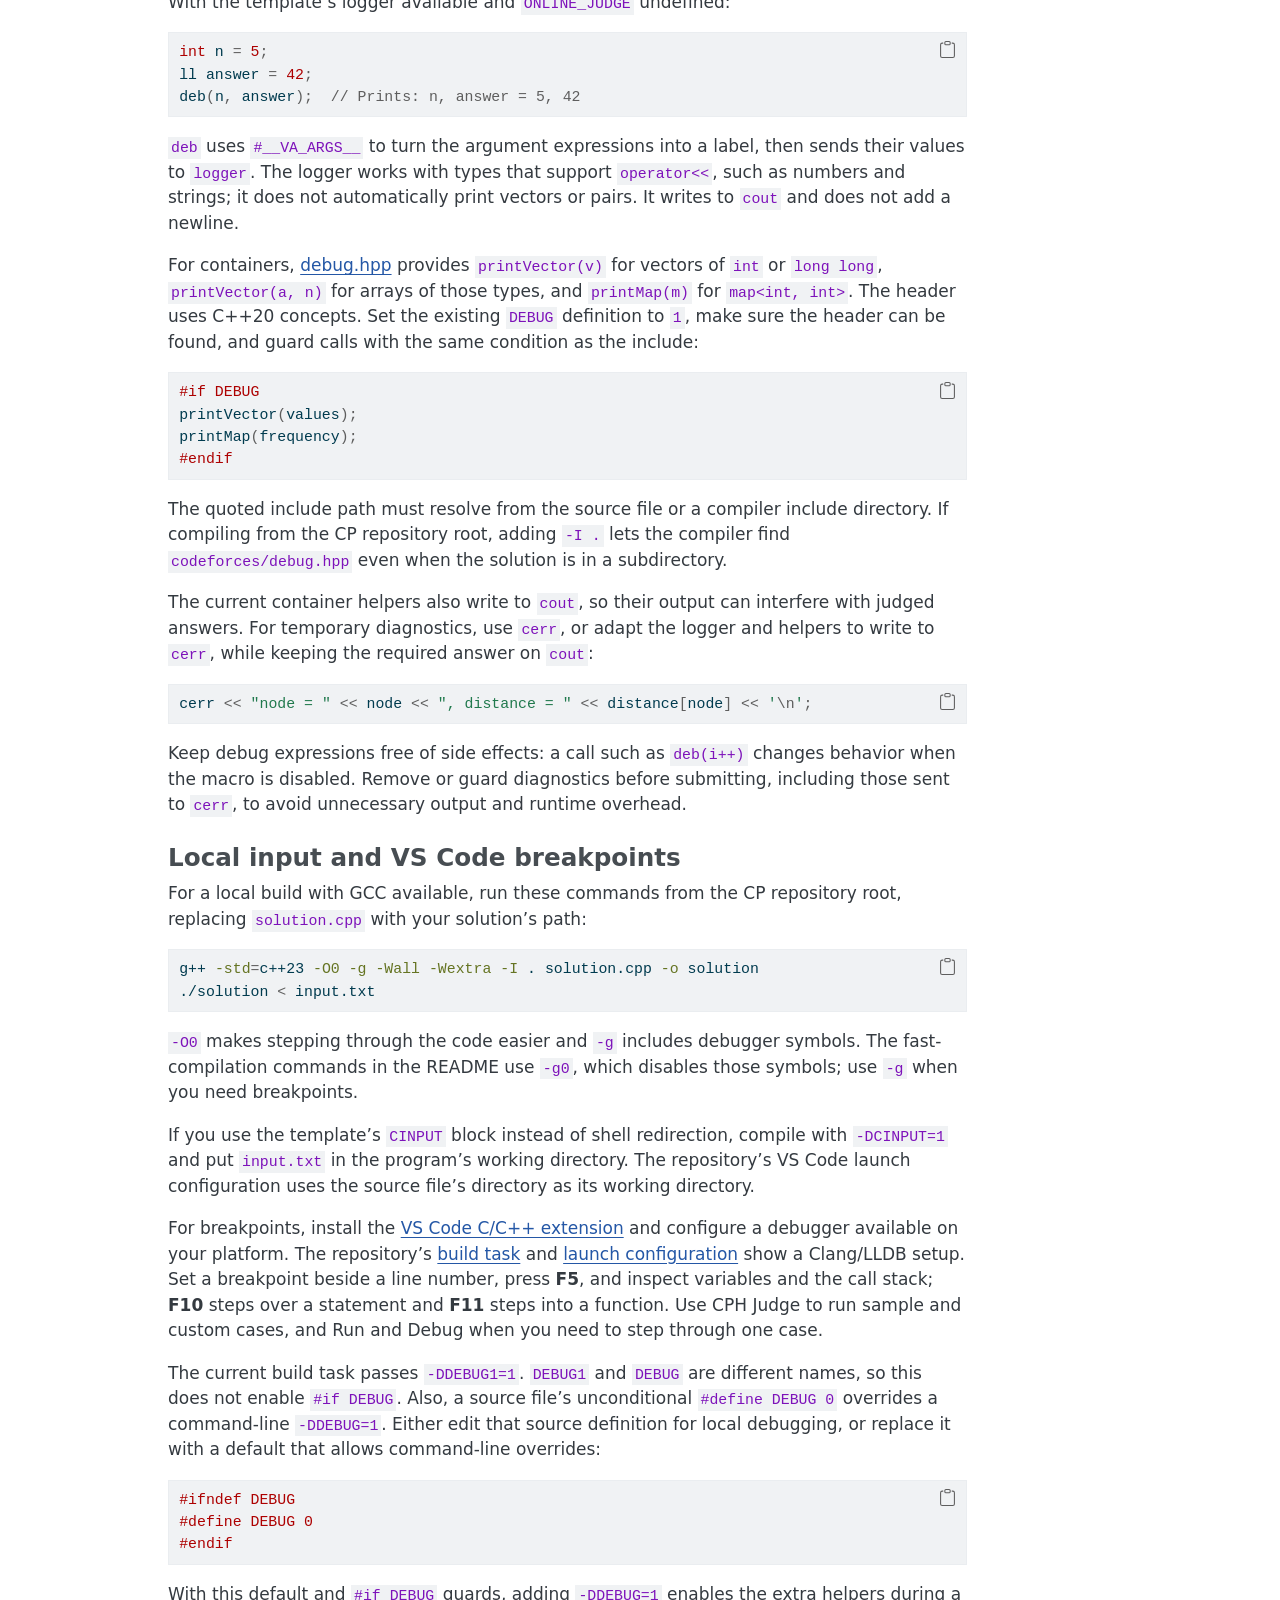
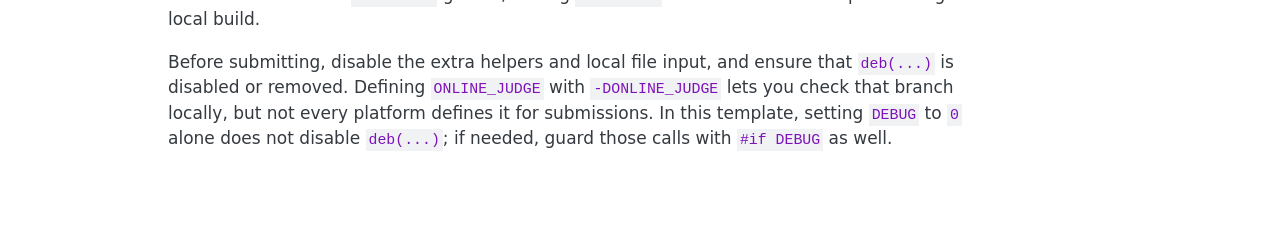
==== commit b2d040dc: "Publish website from 77ed7bcb98c68e71b21448d479a8c8c65ada2e83 77ed7bcb98c68e71b21448d479a8c8c65ada2e" ====
--- a/resources.html
+++ b/resources.html
@@ -25,6 +25,41 @@
   width: 0.8em;
   margin: 0 0.8em 0.2em -1em; /* quarto-specific, see https://github.com/quarto-dev/quarto-cli/issues/4556 */ 
   vertical-align: middle;
+}
+/* CSS for syntax highlighting */
+html { -webkit-text-size-adjust: 100%; }
+pre > code.sourceCode { white-space: pre; position: relative; }
+pre > code.sourceCode > span { display: inline-block; line-height: 1.25; }
+pre > code.sourceCode > span:empty { height: 1.2em; }
+.sourceCode { overflow: visible; }
+code.sourceCode > span { color: inherit; text-decoration: inherit; }
+div.sourceCode { margin: 1em 0; }
+pre.sourceCode { margin: 0; }
+@media screen {
+div.sourceCode { overflow: auto; }
+}
+@media print {
+pre > code.sourceCode { white-space: pre-wrap; }
+pre > code.sourceCode > span { text-indent: -5em; padding-left: 5em; }
+}
+pre.numberSource code
+  { counter-reset: source-line 0; }
+pre.numberSource code > span
+  { position: relative; left: -4em; counter-increment: source-line; }
+pre.numberSource code > span > a:first-child::before
+  { content: counter(source-line);
+    position: relative; left: -1em; text-align: right; vertical-align: baseline;
+    border: none; display: inline-block;
+    -webkit-touch-callout: none; -webkit-user-select: none;
+    -khtml-user-select: none; -moz-user-select: none;
+    -ms-user-select: none; user-select: none;
+    padding: 0 4px; width: 4em;
+  }
+pre.numberSource { margin-left: 3em;  padding-left: 4px; }
+div.sourceCode
+  {   }
+@media screen {
+pre > code.sourceCode > span > a:first-child::before { text-decoration: underline; }
 }
 </style>
 
@@ -292,7 +327,18 @@
   <ul>
   <li><a href="#reference-material" id="toc-reference-material" class="nav-link active" data-scroll-target="#reference-material">Reference material</a></li>
   <li><a href="#practice-platforms" id="toc-practice-platforms" class="nav-link" data-scroll-target="#practice-platforms">Practice platforms</a></li>
-  <li><a href="#conventions" id="toc-conventions" class="nav-link" data-scroll-target="#conventions">Conventions</a></li>
+  <li><a href="#development" id="toc-development" class="nav-link" data-scroll-target="#development">Development</a></li>
+  <li><a href="#c-shorthand-and-type-aliases" id="toc-c-shorthand-and-type-aliases" class="nav-link" data-scroll-target="#c-shorthand-and-type-aliases">C++ shorthand and type aliases</a>
+  <ul class="collapse">
+  <li><a href="#reading-typedef-and-using" id="toc-reading-typedef-and-using" class="nav-link" data-scroll-target="#reading-typedef-and-using">Reading <code>typedef</code> and <code>using</code></a></li>
+  <li><a href="#macros-and-helpers" id="toc-macros-and-helpers" class="nav-link" data-scroll-target="#macros-and-helpers">Macros and helpers</a></li>
+  </ul></li>
+  <li><a href="#debugging" id="toc-debugging" class="nav-link" data-scroll-target="#debugging">Debugging</a>
+  <ul class="collapse">
+  <li><a href="#understand-the-templates-switches" id="toc-understand-the-templates-switches" class="nav-link" data-scroll-target="#understand-the-templates-switches">Understand the template’s switches</a></li>
+  <li><a href="#print-values-while-investigating-a-solution" id="toc-print-values-while-investigating-a-solution" class="nav-link" data-scroll-target="#print-values-while-investigating-a-solution">Print values while investigating a solution</a></li>
+  <li><a href="#local-input-and-vs-code-breakpoints" id="toc-local-input-and-vs-code-breakpoints" class="nav-link" data-scroll-target="#local-input-and-vs-code-breakpoints">Local input and VS Code breakpoints</a></li>
+  </ul></li>
   </ul>
 </nav>
     </div>
@@ -322,17 +368,252 @@
 <p>This page is a home for material shared across lectures.</p>
 <section id="reference-material" class="level2">
 <h2 class="anchored" data-anchor-id="reference-material">Reference material</h2>
-<!-- Add links to language references, a complexity cheat sheet, and other reusable material. -->
+<ul>
+<li><a href="https://usaco.guide/">USACO Guide</a> — A structured competitive programming guide with topic explanations and curated practice problems.</li>
+<li><a href="https://cp-algorithms.com/">CP-Algorithms</a> — Explanations and implementations of algorithms and data structures used in competitive programming.</li>
+<li><a href="https://github.com/AlviseSembenico/CP">Alvise Sembenico’s CP repository</a> — Alvise Sembenico’s GitHub repository dedicated to competitive programming.</li>
+<li><a href="https://training.olinfo.it/">Olinfo Training</a> — An online judge for practicing with problems from Italian informatics olympiads and other programming contests.</li>
+<li><a href="https://usaco.guide/CPH.pdf#page=147">Competitive Programmer’s Handbook</a> — Antti Laaksonen’s handbook covering competitive programming algorithms and techniques, linked to PDF page 147.</li>
+</ul>
 </section>
 <section id="practice-platforms" class="level2">
 <h2 class="anchored" data-anchor-id="practice-platforms">Practice platforms</h2>
-<!-- Add the platforms and problem collections used by the course. -->
+<ul>
+<li><a href="https://codeforces.com/">Codeforces</a> — Regular programming contests and a large problem archive with difficulty ratings and editorials.</li>
+<li><a href="https://atcoder.jp/">AtCoder</a> — Programming contests for a range of skill levels, with past problems available for practice.</li>
+<li><a href="https://cses.fi/">CSES</a> — A collection of practice problems organized by topic to build core algorithms and data structures skills.</li>
+</ul>
 </section>
-<section id="conventions" class="level2">
-<h2 class="anchored" data-anchor-id="conventions">Conventions</h2>
-<!-- Record notation, code style, or submission conventions here. -->
-
-
+<section id="development" class="level2">
+<h2 class="anchored" data-anchor-id="development">Development</h2>
+<ul>
+<li><a href="https://ide.usaco.guide/">USACO Guide IDE</a> — A browser-based IDE for writing and running competitive programming solutions without a local setup.</li>
+<li><a href="https://code.visualstudio.com/">Visual Studio Code</a> with <a href="https://marketplace.visualstudio.com/items?itemName=DivyanshuAgrawal.competitive-programming-helper">CPH Judge</a> — A local editor with an extension for running solutions against sample and custom test cases.</li>
+</ul>
+<p>For faster C++ compilation in VS Code, follow the <a href="https://github.com/AlviseSembenico/CP#compilation">compilation instructions in Alvise Sembenico’s CP repository</a>, which use Clang and precompiled headers. The example commands target Windows; adapt the paths to your local setup.</p>
+</section>
+<section id="c-shorthand-and-type-aliases" class="level2">
+<h2 class="anchored" data-anchor-id="c-shorthand-and-type-aliases">C++ shorthand and type aliases</h2>
+<p>The lecture solutions and the <a href="https://github.com/AlviseSembenico/CP/blob/main/codeforces/base.cpp">CP repository’s template</a> use short names for common types and operations. The examples below assume <code>using namespace std;</code>, as in the repository, so <code>vector</code> means <code>std::vector</code> and <code>pair</code> means <code>std::pair</code>.</p>
+<section id="reading-typedef-and-using" class="level3">
+<h3 class="anchored" data-anchor-id="reading-typedef-and-using">Reading <code>typedef</code> and <code>using</code></h3>
+<p><code>typedef existing_type short_name;</code> gives an existing type another name. The modern spelling is <code>using short_name = existing_type;</code>. Both are aliases: they have the same behavior and memory requirements as the original type.</p>
+<div class="code-copy-outer-scaffold"><div class="sourceCode" id="cb1"><pre class="sourceCode cpp code-with-copy"><code class="sourceCode cpp"><span id="cb1-1"><a href="#cb1-1" aria-hidden="true" tabindex="-1"></a><span class="kw">typedef</span> <span class="dt">long</span> <span class="dt">long</span> <span class="dt">int</span> ll<span class="op">;</span></span>
+<span id="cb1-2"><a href="#cb1-2" aria-hidden="true" tabindex="-1"></a><span class="co">// Equivalently: using ll = long long int;</span></span>
+<span id="cb1-3"><a href="#cb1-3" aria-hidden="true" tabindex="-1"></a></span>
+<span id="cb1-4"><a href="#cb1-4" aria-hidden="true" tabindex="-1"></a><span class="kw">typedef</span> vector<span class="op">&lt;</span>ll<span class="op">&gt;</span> vlong<span class="op">;</span></span>
+<span id="cb1-5"><a href="#cb1-5" aria-hidden="true" tabindex="-1"></a><span class="co">// Equivalently: using vlong = vector&lt;ll&gt;;</span></span>
+<span id="cb1-6"><a href="#cb1-6" aria-hidden="true" tabindex="-1"></a></span>
+<span id="cb1-7"><a href="#cb1-7" aria-hidden="true" tabindex="-1"></a>ll answer <span class="op">=</span> <span class="dv">0</span><span class="op">;</span></span>
+<span id="cb1-8"><a href="#cb1-8" aria-hidden="true" tabindex="-1"></a>vlong distance<span class="op">(</span><span class="dv">5</span><span class="op">,</span> <span class="op">-</span><span class="dv">1</span><span class="op">);</span>  <span class="co">// Five long long values, initially -1.</span></span></code></pre></div><button title="Copy to Clipboard" class="code-copy-button"><i class="bi"></i></button></div>
+<table class="caption-top table">
+<colgroup>
+<col style="width: 33%">
+<col style="width: 33%">
+<col style="width: 33%">
+</colgroup>
+<thead>
+<tr class="header">
+<th style="text-align: left;">Alias</th>
+<th style="text-align: left;">Full type</th>
+<th style="text-align: left;">Typical use</th>
+</tr>
+</thead>
+<tbody>
+<tr class="odd">
+<td style="text-align: left;"><code>ll</code></td>
+<td style="text-align: left;"><code>long long int</code></td>
+<td style="text-align: left;">Large sums, products, distances, and counts.</td>
+</tr>
+<tr class="even">
+<td style="text-align: left;"><code>lint</code></td>
+<td style="text-align: left;"><code>long long int</code></td>
+<td style="text-align: left;">An alternative name found in older solutions.</td>
+</tr>
+<tr class="odd">
+<td style="text-align: left;"><code>vint</code></td>
+<td style="text-align: left;"><code>vector&lt;int&gt;</code></td>
+<td style="text-align: left;">Integer arrays, node indices, and adjacency lists.</td>
+</tr>
+<tr class="even">
+<td style="text-align: left;"><code>vlong</code></td>
+<td style="text-align: left;"><code>vector&lt;ll&gt;</code></td>
+<td style="text-align: left;">Arrays whose values can exceed the range of <code>int</code>.</td>
+</tr>
+<tr class="odd">
+<td style="text-align: left;"><code>pii</code></td>
+<td style="text-align: left;"><code>pair&lt;int, int&gt;</code></td>
+<td style="text-align: left;">Two indices, coordinates, or endpoints.</td>
+</tr>
+<tr class="even">
+<td style="text-align: left;"><code>pil</code></td>
+<td style="text-align: left;"><code>pair&lt;int, ll&gt;</code></td>
+<td style="text-align: left;">An index followed by a large value or weight.</td>
+</tr>
+<tr class="odd">
+<td style="text-align: left;"><code>pll</code></td>
+<td style="text-align: left;"><code>pair&lt;ll, ll&gt;</code></td>
+<td style="text-align: left;">Two large values.</td>
+</tr>
+<tr class="even">
+<td style="text-align: left;"><code>Grid2D</code></td>
+<td style="text-align: left;"><code>vector&lt;vector&lt;int&gt;&gt;</code></td>
+<td style="text-align: left;">A two-dimensional grid; some solutions use <code>ll</code> elements instead.</td>
+</tr>
+<tr class="odd">
+<td style="text-align: left;"><code>Grid3D</code></td>
+<td style="text-align: left;"><code>vector&lt;Grid2D&gt;</code></td>
+<td style="text-align: left;">A three-dimensional grid using that file’s <code>Grid2D</code> definition.</td>
+</tr>
+<tr class="even">
+<td style="text-align: left;"><code>T</code> in <code>Flight_Routes.cpp</code></td>
+<td style="text-align: left;"><code>pair&lt;ll, int&gt;</code></td>
+<td style="text-align: left;">A local alias for a distance–node pair in a priority queue.</td>
+</tr>
+</tbody>
+</table>
+<p>The order in a pair matters: <code>pil</code> stores the <code>int</code> in <code>.first</code> and the <code>ll</code> in <code>.second</code>. Pairs compare lexicographically: first by <code>.first</code>, then by <code>.second</code> to break ties.</p>
+<p>On typical contest platforms, <code>int</code> is 32 bits and <code>ll</code> is 64 bits. Storing a result in <code>ll</code> does not prevent an earlier <code>int</code> multiplication from overflowing: write <code>ll product = 1LL * a * b;</code> when <code>a</code> and <code>b</code> are <code>int</code> and their product needs 64 bits. The <code>LL</code> suffix makes the multiplication use <code>long long</code> from the start.</p>
+</section>
+<section id="macros-and-helpers" class="level3">
+<h3 class="anchored" data-anchor-id="macros-and-helpers">Macros and helpers</h3>
+<p>These names are defined by the solution template; they are not built into C++. A macro performs text substitution before compilation.</p>
+<table class="caption-top table">
+<colgroup>
+<col style="width: 50%">
+<col style="width: 50%">
+</colgroup>
+<thead>
+<tr class="header">
+<th style="text-align: left;">Shorthand</th>
+<th style="text-align: left;">Meaning or expansion</th>
+</tr>
+</thead>
+<tbody>
+<tr class="odd">
+<td style="text-align: left;"><code>v.pb(x)</code></td>
+<td style="text-align: left;"><code>v.push_back(x)</code>: append an element.</td>
+</tr>
+<tr class="even">
+<td style="text-align: left;"><code>all(v)</code></td>
+<td style="text-align: left;"><code>v.begin(), v.end()</code>: pass the whole iterator range, as in <code>sort(all(v))</code>.</td>
+</tr>
+<tr class="odd">
+<td style="text-align: left;"><code>loop(a, b)</code></td>
+<td style="text-align: left;"><code>for (int i = a; i &lt; b; i++)</code>: visit indices in <code>[a, b)</code>.</td>
+</tr>
+<tr class="even">
+<td style="text-align: left;"><code>loop0(n)</code></td>
+<td style="text-align: left;"><code>for (int i = 0; i &lt; n; i++)</code>: visit indices from <code>0</code> to <code>n - 1</code>.</td>
+</tr>
+<tr class="odd">
+<td style="text-align: left;"><code>range(a, b)</code></td>
+<td style="text-align: left;">An alternative spelling of <code>loop(a, b)</code> in some solutions.</td>
+</tr>
+<tr class="even">
+<td style="text-align: left;"><code>contains(v, x)</code> / <code>icontains(v, x)</code></td>
+<td style="text-align: left;">Search for <code>x</code> with <code>find</code> and return whether it was found. This is a linear scan, including when the macro is given a set.</td>
+</tr>
+<tr class="odd">
+<td style="text-align: left;"><code>pp(a, b)</code></td>
+<td style="text-align: left;"><code>make_pair(a, b)</code>: construct a pair, inferring its element types.</td>
+</tr>
+<tr class="even">
+<td style="text-align: left;"><code>graph</code></td>
+<td style="text-align: left;"><code>vector&lt;vector&lt;int&gt;&gt;</code>: an adjacency-list type in <code>Course_Schedule.cpp</code>.</td>
+</tr>
+<tr class="odd">
+<td style="text-align: left;"><code>make_2d(rows, cols, value)</code></td>
+<td style="text-align: left;">Construct a <code>Grid2D</code> initialized to <code>value</code>, which defaults to zero.</td>
+</tr>
+<tr class="even">
+<td style="text-align: left;"><code>make_3d(a, b, c, value)</code></td>
+<td style="text-align: left;">Construct a <code>Grid3D</code> with the given dimensions and initial value.</td>
+</tr>
+</tbody>
+</table>
+<div class="code-copy-outer-scaffold"><div class="sourceCode" id="cb2"><pre class="sourceCode cpp code-with-copy"><code class="sourceCode cpp"><span id="cb2-1"><a href="#cb2-1" aria-hidden="true" tabindex="-1"></a>vint values <span class="op">=</span> <span class="op">{</span><span class="dv">3</span><span class="op">,</span> <span class="dv">1</span><span class="op">,</span> <span class="dv">2</span><span class="op">};</span></span>
+<span id="cb2-2"><a href="#cb2-2" aria-hidden="true" tabindex="-1"></a>values<span class="op">.</span>pb<span class="op">(</span><span class="dv">4</span><span class="op">);</span></span>
+<span id="cb2-3"><a href="#cb2-3" aria-hidden="true" tabindex="-1"></a>sort<span class="op">(</span>all<span class="op">(</span>values<span class="op">));</span></span>
+<span id="cb2-4"><a href="#cb2-4" aria-hidden="true" tabindex="-1"></a>loop0<span class="op">(</span>values<span class="op">.</span>size<span class="op">())</span> <span class="op">{</span></span>
+<span id="cb2-5"><a href="#cb2-5" aria-hidden="true" tabindex="-1"></a>    cout <span class="op">&lt;&lt;</span> values<span class="op">[</span>i<span class="op">]</span> <span class="op">&lt;&lt;</span> <span class="ch">' '</span><span class="op">;</span>  <span class="co">// 1 2 3 4</span></span>
+<span id="cb2-6"><a href="#cb2-6" aria-hidden="true" tabindex="-1"></a><span class="op">}</span></span></code></pre></div><button title="Copy to Clipboard" class="code-copy-button"><i class="bi"></i></button></div>
+<p>Both loop macros introduce a variable named <code>i</code>. Use ordinary loops with different variable names when nesting them. Macros can also repeat their arguments, so pass simple variables rather than expressions with side effects such as <code>i++</code>. For a <code>set</code> or <code>map</code>, use its member <code>.find(x)</code> or <code>.contains(x)</code> instead of the linear-search macro; member <code>.contains</code> requires C++20.</p>
+<p>You will also see <code>auto</code> for an inferred type and structured bindings such as <code>auto [node, weight] = edge;</code> to unpack a pair. <code>auto [a, b]</code> copies its elements, <code>auto&amp; [a, b]</code> refers to the originals, and <code>const auto&amp; [a, b]</code> reads them without copying. These bindings require C++17 or later.</p>
+<p>The template’s <code>ios::sync_with_stdio(false); cin.tie(nullptr);</code> speeds up stream input and output. After disabling synchronization, use C++ streams consistently instead of mixing them with <code>scanf</code> or <code>printf</code>; flush explicitly when an interactive problem needs output immediately. <code>&lt;bits/stdc++.h&gt;</code> is a convenience header provided by libstdc++, not a standard C++ header, so its availability depends on your compiler setup.</p>
+</section>
+</section>
+<section id="debugging" class="level2">
+<h2 class="anchored" data-anchor-id="debugging">Debugging</h2>
+<section id="understand-the-templates-switches" class="level3">
+<h3 class="anchored" data-anchor-id="understand-the-templates-switches">Understand the template’s switches</h3>
+<p>The repository uses separate switches for logging, extra printing helpers, and local input. They are independent.</p>
+<table class="caption-top table">
+<colgroup>
+<col style="width: 50%">
+<col style="width: 50%">
+</colgroup>
+<thead>
+<tr class="header">
+<th style="text-align: left;">Switch</th>
+<th style="text-align: left;">What it controls</th>
+</tr>
+</thead>
+<tbody>
+<tr class="odd">
+<td style="text-align: left;"><code>DEBUG</code></td>
+<td style="text-align: left;">In the usual <code>#if DEBUG</code> block, setting it to <code>1</code> includes <code>codeforces/debug.hpp</code>; setting it to <code>0</code> skips that block.</td>
+</tr>
+<tr class="even">
+<td style="text-align: left;"><code>HAS_EXTRA</code></td>
+<td style="text-align: left;">A marker defined alongside that include in several templates. It does not enable or disable <code>deb(...)</code>.</td>
+</tr>
+<tr class="odd">
+<td style="text-align: left;"><code>ONLINE_JUDGE</code></td>
+<td style="text-align: left;">When defined, the template replaces <code>deb(...)</code> with an empty macro. When absent, <code>deb(...)</code> calls <code>logger</code>, even if <code>DEBUG</code> is <code>0</code>.</td>
+</tr>
+<tr class="even">
+<td style="text-align: left;"><code>CINPUT</code></td>
+<td style="text-align: left;">When defined, templates with the corresponding block read from <code>input.txt</code> using <code>freopen</code>.</td>
+</tr>
+</tbody>
+</table>
+<p><code>#if DEBUG</code> checks the macro’s value, while <code>#ifdef DEBUG</code> only checks whether it exists. A few files use the latter: <code>#define DEBUG 0</code> still enables an <code>#ifdef DEBUG</code> block. Check which form your solution uses.</p>
+</section>
+<section id="print-values-while-investigating-a-solution" class="level3">
+<h3 class="anchored" data-anchor-id="print-values-while-investigating-a-solution">Print values while investigating a solution</h3>
+<p>With the template’s logger available and <code>ONLINE_JUDGE</code> undefined:</p>
+<div class="code-copy-outer-scaffold"><div class="sourceCode" id="cb3"><pre class="sourceCode cpp code-with-copy"><code class="sourceCode cpp"><span id="cb3-1"><a href="#cb3-1" aria-hidden="true" tabindex="-1"></a><span class="dt">int</span> n <span class="op">=</span> <span class="dv">5</span><span class="op">;</span></span>
+<span id="cb3-2"><a href="#cb3-2" aria-hidden="true" tabindex="-1"></a>ll answer <span class="op">=</span> <span class="dv">42</span><span class="op">;</span></span>
+<span id="cb3-3"><a href="#cb3-3" aria-hidden="true" tabindex="-1"></a>deb<span class="op">(</span>n<span class="op">,</span> answer<span class="op">);</span>  <span class="co">// Prints: n, answer = 5, 42</span></span></code></pre></div><button title="Copy to Clipboard" class="code-copy-button"><i class="bi"></i></button></div>
+<p><code>deb</code> uses <code>#__VA_ARGS__</code> to turn the argument expressions into a label, then sends their values to <code>logger</code>. The logger works with types that support <code>operator&lt;&lt;</code>, such as numbers and strings; it does not automatically print vectors or pairs. It writes to <code>cout</code> and does not add a newline.</p>
+<p>For containers, <a href="https://github.com/AlviseSembenico/CP/blob/main/codeforces/debug.hpp">debug.hpp</a> provides <code>printVector(v)</code> for vectors of <code>int</code> or <code>long long</code>, <code>printVector(a, n)</code> for arrays of those types, and <code>printMap(m)</code> for <code>map&lt;int, int&gt;</code>. The header uses C++20 concepts. Set the existing <code>DEBUG</code> definition to <code>1</code>, make sure the header can be found, and guard calls with the same condition as the include:</p>
+<div class="code-copy-outer-scaffold"><div class="sourceCode" id="cb4"><pre class="sourceCode cpp code-with-copy"><code class="sourceCode cpp"><span id="cb4-1"><a href="#cb4-1" aria-hidden="true" tabindex="-1"></a><span class="pp">#if DEBUG</span></span>
+<span id="cb4-2"><a href="#cb4-2" aria-hidden="true" tabindex="-1"></a>printVector<span class="op">(</span>values<span class="op">);</span></span>
+<span id="cb4-3"><a href="#cb4-3" aria-hidden="true" tabindex="-1"></a>printMap<span class="op">(</span>frequency<span class="op">);</span></span>
+<span id="cb4-4"><a href="#cb4-4" aria-hidden="true" tabindex="-1"></a><span class="pp">#endif</span></span></code></pre></div><button title="Copy to Clipboard" class="code-copy-button"><i class="bi"></i></button></div>
+<p>The quoted include path must resolve from the source file or a compiler include directory. If compiling from the CP repository root, adding <code>-I .</code> lets the compiler find <code>codeforces/debug.hpp</code> even when the solution is in a subdirectory.</p>
+<p>The current container helpers also write to <code>cout</code>, so their output can interfere with judged answers. For temporary diagnostics, use <code>cerr</code>, or adapt the logger and helpers to write to <code>cerr</code>, while keeping the required answer on <code>cout</code>:</p>
+<div class="code-copy-outer-scaffold"><div class="sourceCode" id="cb5"><pre class="sourceCode cpp code-with-copy"><code class="sourceCode cpp"><span id="cb5-1"><a href="#cb5-1" aria-hidden="true" tabindex="-1"></a>cerr <span class="op">&lt;&lt;</span> <span class="st">"node = "</span> <span class="op">&lt;&lt;</span> node <span class="op">&lt;&lt;</span> <span class="st">", distance = "</span> <span class="op">&lt;&lt;</span> distance<span class="op">[</span>node<span class="op">]</span> <span class="op">&lt;&lt;</span> <span class="ch">'</span><span class="sc">\n</span><span class="ch">'</span><span class="op">;</span></span></code></pre></div><button title="Copy to Clipboard" class="code-copy-button"><i class="bi"></i></button></div>
+<p>Keep debug expressions free of side effects: a call such as <code>deb(i++)</code> changes behavior when the macro is disabled. Remove or guard diagnostics before submitting, including those sent to <code>cerr</code>, to avoid unnecessary output and runtime overhead.</p>
+</section>
+<section id="local-input-and-vs-code-breakpoints" class="level3">
+<h3 class="anchored" data-anchor-id="local-input-and-vs-code-breakpoints">Local input and VS Code breakpoints</h3>
+<p>For a local build with GCC available, run these commands from the CP repository root, replacing <code>solution.cpp</code> with your solution’s path:</p>
+<div class="code-copy-outer-scaffold"><div class="sourceCode" id="cb6"><pre class="sourceCode sh code-with-copy"><code class="sourceCode bash"><span id="cb6-1"><a href="#cb6-1" aria-hidden="true" tabindex="-1"></a><span class="ex">g++</span> <span class="at">-std</span><span class="op">=</span>c++23 <span class="at">-O0</span> <span class="at">-g</span> <span class="at">-Wall</span> <span class="at">-Wextra</span> <span class="at">-I</span> . solution.cpp <span class="at">-o</span> solution</span>
+<span id="cb6-2"><a href="#cb6-2" aria-hidden="true" tabindex="-1"></a><span class="ex">./solution</span> <span class="op">&lt;</span> input.txt</span></code></pre></div><button title="Copy to Clipboard" class="code-copy-button"><i class="bi"></i></button></div>
+<p><code>-O0</code> makes stepping through the code easier and <code>-g</code> includes debugger symbols. The fast-compilation commands in the README use <code>-g0</code>, which disables those symbols; use <code>-g</code> when you need breakpoints.</p>
+<p>If you use the template’s <code>CINPUT</code> block instead of shell redirection, compile with <code>-DCINPUT=1</code> and put <code>input.txt</code> in the program’s working directory. The repository’s VS Code launch configuration uses the source file’s directory as its working directory.</p>
+<p>For breakpoints, install the <a href="https://marketplace.visualstudio.com/items?itemName=ms-vscode.cpptools">VS Code C/C++ extension</a> and configure a debugger available on your platform. The repository’s <a href="https://github.com/AlviseSembenico/CP/blob/main/.vscode/tasks.json">build task</a> and <a href="https://github.com/AlviseSembenico/CP/blob/main/.vscode/launch.json">launch configuration</a> show a Clang/LLDB setup. Set a breakpoint beside a line number, press <strong>F5</strong>, and inspect variables and the call stack; <strong>F10</strong> steps over a statement and <strong>F11</strong> steps into a function. Use CPH Judge to run sample and custom cases, and Run and Debug when you need to step through one case.</p>
+<p>The current build task passes <code>-DDEBUG1=1</code>. <code>DEBUG1</code> and <code>DEBUG</code> are different names, so this does not enable <code>#if DEBUG</code>. Also, a source file’s unconditional <code>#define DEBUG 0</code> overrides a command-line <code>-DDEBUG=1</code>. Either edit that source definition for local debugging, or replace it with a default that allows command-line overrides:</p>
+<div class="code-copy-outer-scaffold"><div class="sourceCode" id="cb7"><pre class="sourceCode cpp code-with-copy"><code class="sourceCode cpp"><span id="cb7-1"><a href="#cb7-1" aria-hidden="true" tabindex="-1"></a><span class="pp">#ifndef DEBUG</span></span>
+<span id="cb7-2"><a href="#cb7-2" aria-hidden="true" tabindex="-1"></a><span class="pp">#define DEBUG </span><span class="dv">0</span></span>
+<span id="cb7-3"><a href="#cb7-3" aria-hidden="true" tabindex="-1"></a><span class="pp">#endif</span></span></code></pre></div><button title="Copy to Clipboard" class="code-copy-button"><i class="bi"></i></button></div>
+<p>With this default and <code>#if DEBUG</code> guards, adding <code>-DDEBUG=1</code> enables the extra helpers during a local build.</p>
+<p>Before submitting, disable the extra helpers and local file input, and ensure that <code>deb(...)</code> is disabled or removed. Defining <code>ONLINE_JUDGE</code> with <code>-DONLINE_JUDGE</code> lets you check that branch locally, but not every platform defines it for submissions. In this template, setting <code>DEBUG</code> to <code>0</code> alone does not disable <code>deb(...)</code>; if needed, guard those calls with <code>#if DEBUG</code> as well.</p>
+
+
+</section>
 </section>
 
 </main> <!-- /main -->
